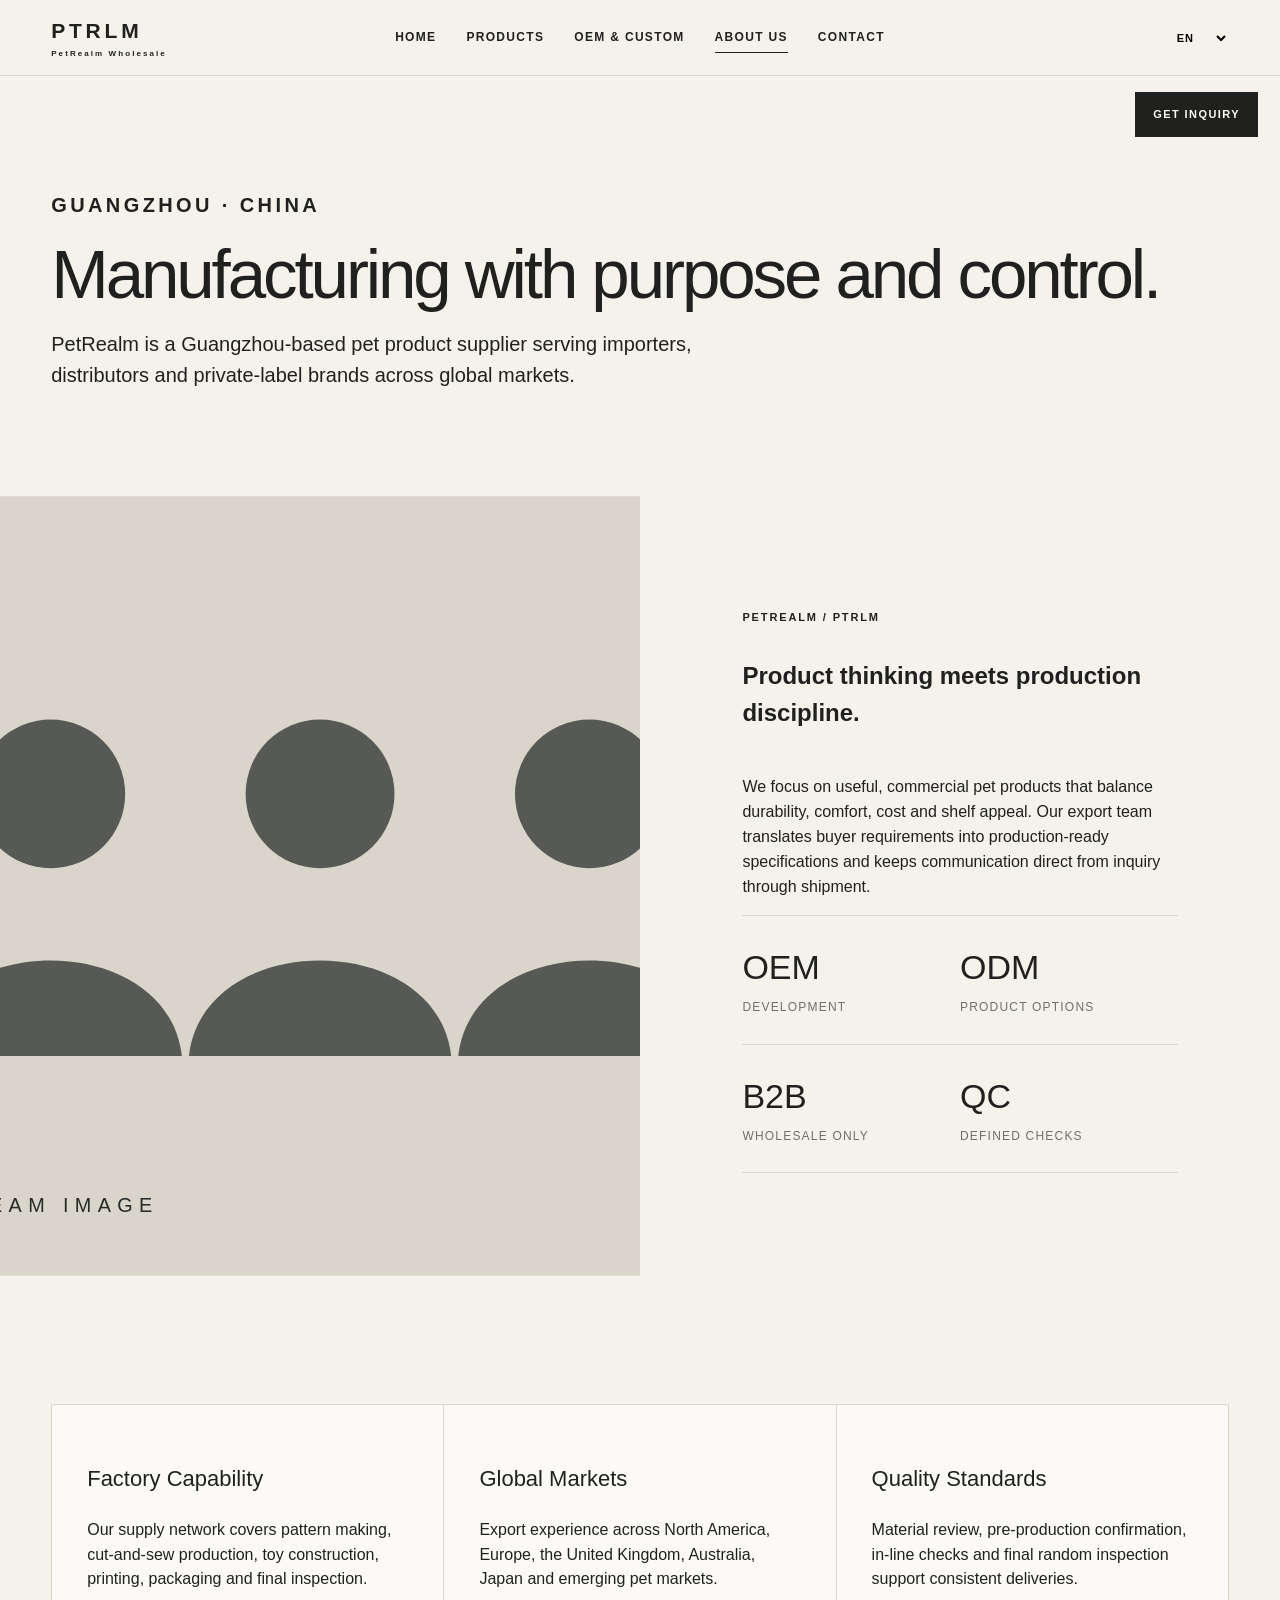
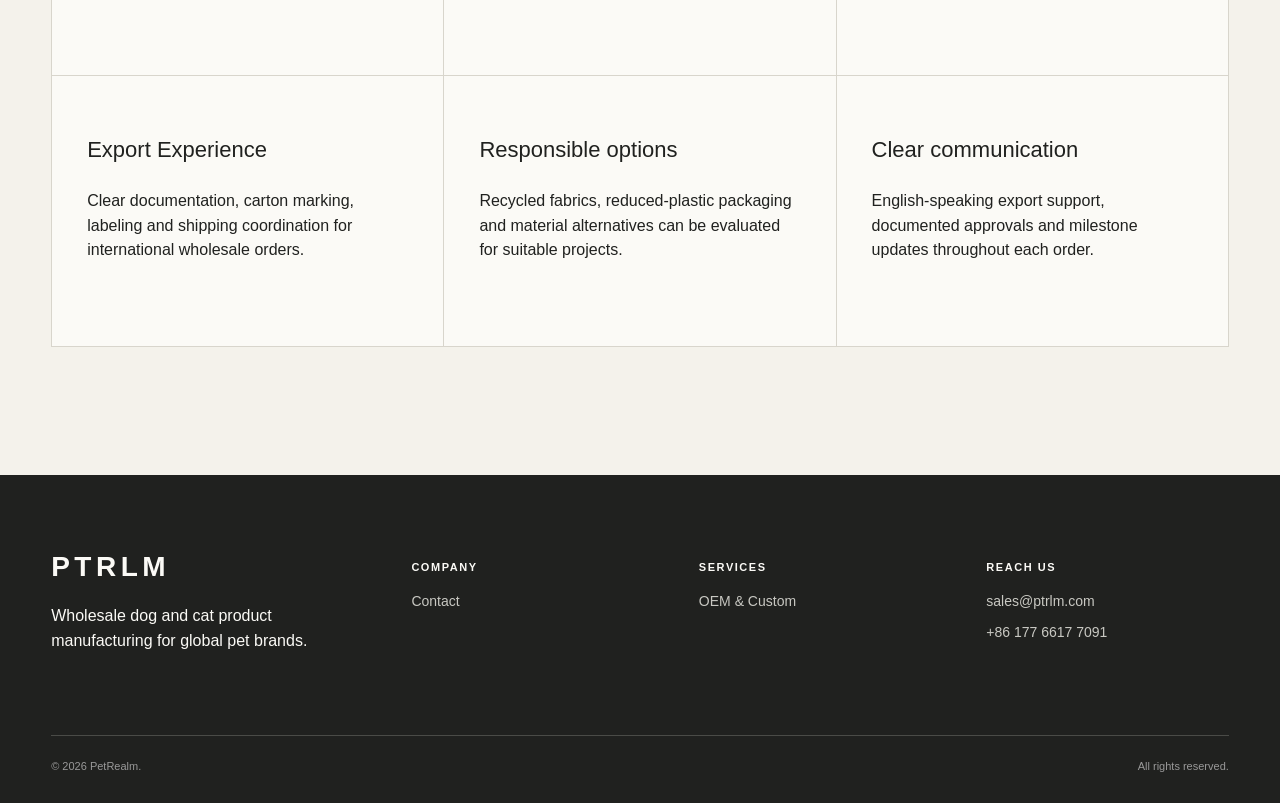
==== about.html @ 2987641f "Initial commit: PetRealm static website" ====
<!doctype html><html lang="en"><head><meta charset="utf-8"><meta name="viewport" content="width=device-width,initial-scale=1"><title>About PetRealm | Guangzhou Pet Product Supplier</title><link rel="stylesheet" href="css/style.css"></head><body>
<header class="site-header"><div class="container nav-wrap"><a class="brand" href="index.html">PTRLM<small>PETREALM</small></a><nav class="nav-links"><a href="index.html" data-i18n="home">Home</a><a href="products.html" data-i18n="products">Products</a><a href="oem.html" data-i18n="oem">OEM & Custom</a><a class="active" href="about.html" data-i18n="about">About Us</a><a href="contact.html" data-i18n="contact">Contact</a></nav><div class="nav-actions"><select class="language" aria-label="Language"><option value="en">EN</option><option value="zh">中文</option><option value="es">ES</option><option value="fr">FR</option><option value="de">DE</option><option value="ja">日本語</option></select><button class="menu-toggle" aria-label="Menu">☰</button></div></div></header><a class="inquiry-fixed" href="contact.html" data-i18n="inquiry">Get Inquiry</a>
<main><section class="page-hero"><div class="container reveal"><p class="kicker">GUANGZHOU · CHINA</p><h1 data-i18n="pageAbout">Manufacturing with purpose and control.</h1><p data-i18n="pageAboutP">PetRealm is a Guangzhou-based pet product supplier serving importers, distributors and private-label brands across global markets.</p></div></section><section class="split white"><div class="split-media"><img src="images/about.svg" alt="PetRealm team placeholder"></div><div class="split-copy"><p class="kicker">PETREALM / PTRLM</p><h2>Product thinking meets production discipline.</h2><p>We focus on useful, commercial pet products that balance durability, comfort, cost and shelf appeal. Our export team translates buyer requirements into production-ready specifications and keeps communication direct from inquiry through shipment.</p><div class="stats"><div class="stat"><strong>OEM</strong><span>Development</span></div><div class="stat"><strong>ODM</strong><span>Product options</span></div><div class="stat"><strong>B2B</strong><span>Wholesale only</span></div><div class="stat"><strong>QC</strong><span>Defined checks</span></div></div></div></section>
<section class="section"><div class="container"><div class="service-grid reveal"><article class="service-card"><h3 data-i18n="factory">Factory Capability</h3><p data-i18n="factoryP">Our supply network covers pattern making, cut-and-sew production, toy construction, printing, packaging and final inspection.</p></article><article class="service-card"><h3 data-i18n="markets">Global Markets</h3><p data-i18n="marketsP">Export experience across North America, Europe, the United Kingdom, Australia, Japan and emerging pet markets.</p></article><article class="service-card"><h3 data-i18n="quality">Quality Standards</h3><p data-i18n="qualityP">Material review, pre-production confirmation, in-line checks and final random inspection support consistent deliveries.</p></article><article class="service-card"><h3 data-i18n="experience">Export Experience</h3><p data-i18n="experienceP">Clear documentation, carton marking, labeling and shipping coordination for international wholesale orders.</p></article><article class="service-card"><h3>Responsible Options</h3><p>Recycled fabrics, reduced-plastic packaging and material alternatives can be evaluated for suitable projects.</p></article><article class="service-card"><h3>Clear Communication</h3><p>English-speaking export support, documented approvals and milestone updates throughout each order.</p></article></div></div></section></main>
<footer class="site-footer"><div class="container"><div class="footer-grid"><div><div class="footer-brand">PTRLM</div><p data-i18n="footerP">Wholesale dog apparel and durable toy manufacturing for global pet brands.</p></div><div class="footer-col"><h4 data-i18n="company">Company</h4><a href="contact.html" data-i18n="contact">Contact</a></div><div class="footer-col"><h4 data-i18n="services">Services</h4><a href="oem.html" data-i18n="oem">OEM & Custom</a></div><div class="footer-col"><h4 data-i18n="reach">Reach Us</h4><a href="mailto:sales@ptrlm.com">sales@ptrlm.com</a><a href="https://wa.me/8617766177091">+86 177 6617 7091</a></div></div><div class="copyright"><span>© 2026 PetRealm.</span><span data-i18n="rights">All rights reserved.</span></div></div></footer><script src="js/main.js"></script></body></html>
---- css/style.css ----
:root{--ink:#20211f;--paper:#f4f2eb;--white:#fbfaf6;--khaki:#c8c0aa;--line:#d8d5cc;--muted:#6e706b;--max:1440px;--pad:clamp(22px,4vw,72px)}
*{box-sizing:border-box}html{scroll-behavior:smooth}body{margin:0;background:var(--paper);color:var(--ink);font-family:Arial,"Helvetica Neue",sans-serif;font-size:16px;line-height:1.55}body.menu-open{overflow:hidden}a{color:inherit;text-decoration:none}img,video{display:block;width:100%}button,input,select,textarea{font:inherit}button{color:inherit}.container{width:min(100%,var(--max));margin:auto;padding-inline:var(--pad)}
.site-header{position:fixed;z-index:100;inset:0 0 auto;height:76px;display:flex;align-items:center;background:rgba(244,242,235,.91);border-bottom:1px solid rgba(32,33,31,.14);backdrop-filter:blur(14px)}.nav-wrap{width:100%;display:grid;grid-template-columns:1fr auto 1fr;align-items:center}.brand{font-size:21px;font-weight:800;letter-spacing:.18em}.brand small{display:block;font-size:8px;font-weight:600;letter-spacing:.26em}.nav-links{display:flex;gap:30px;font-size:12px;font-weight:700;letter-spacing:.11em;text-transform:uppercase}.nav-links a{position:relative;padding-block:8px}.nav-links a:after{content:"";position:absolute;left:0;right:100%;bottom:2px;height:1px;background:var(--ink);transition:.3s}.nav-links a:hover:after,.nav-links a.active:after{right:0}.nav-actions{justify-self:end;display:flex;align-items:center;gap:12px}.language{border:0;background:transparent;font-size:11px;font-weight:700;letter-spacing:.08em;text-transform:uppercase}.menu-toggle{display:none;border:0;background:transparent;padding:8px;font-size:20px}.inquiry-fixed{position:fixed;z-index:110;right:22px;top:92px;background:var(--ink);color:var(--white);padding:14px 18px;font-size:11px;font-weight:800;letter-spacing:.13em;text-transform:uppercase;transition:transform .25s,background .25s}.inquiry-fixed:hover{transform:translateY(-2px);background:#45463f}
.hero{position:relative;min-height:100svh;background:#242723;overflow:hidden}.hero-media{position:absolute;inset:0;width:100%;height:100%;object-fit:cover}.hero:after{content:"";position:absolute;inset:0;background:linear-gradient(90deg,rgba(0,0,0,.54),rgba(0,0,0,.04) 75%)}.hero-content{position:relative;z-index:2;min-height:100svh;display:flex;flex-direction:column;justify-content:flex-end;align-items:flex-start;padding:140px var(--pad) 9vh;color:#fff}.eyebrow{margin:0 0 18px;font-size:11px;font-weight:800;letter-spacing:.18em;text-transform:uppercase}.hero h1{max-width:900px;margin:0;font-size:clamp(48px,7.5vw,118px);line-height:.93;letter-spacing:-.045em;font-weight:600}.hero p{max-width:620px;margin:26px 0 32px;font-size:clamp(16px,1.4vw,21px)}.button{display:inline-flex;align-items:center;justify-content:center;min-height:48px;padding:13px 22px;border:1px solid var(--ink);background:transparent;font-size:11px;font-weight:800;letter-spacing:.12em;text-transform:uppercase;cursor:pointer;transition:.25s}.button:hover,.button.dark{background:var(--ink);color:var(--white)}.button.light{border-color:#fff;color:#fff}.button.light:hover{background:#fff;color:var(--ink)}
.section{padding:clamp(78px,10vw,150px) 0}.section.white{background:var(--white)}.section.khaki{background:var(--khaki)}.section-head{display:grid;grid-template-columns:1fr 1fr;gap:42px;align-items:end;margin-bottom:55px}.kicker{font-size:11px;font-weight:800;letter-spacing:.17em;text-transform:uppercase}.section h2,.page-hero h1{margin:0;font-size:clamp(40px,5.4vw,82px);font-weight:500;line-height:.98;letter-spacing:-.045em}.lead{max-width:680px;font-size:clamp(18px,2vw,28px);line-height:1.35}.intro-grid{display:grid;grid-template-columns:1.25fr .75fr;gap:9vw;align-items:start}.stats{display:grid;grid-template-columns:1fr 1fr;border-top:1px solid var(--line)}.stat{padding:25px 0;border-bottom:1px solid var(--line)}.stat strong{display:block;font-size:34px;font-weight:500}.stat span{color:var(--muted);font-size:12px;text-transform:uppercase;letter-spacing:.1em}
.category-grid{display:grid;grid-template-columns:repeat(3,1fr);gap:18px}.category-card{position:relative;min-height:600px;overflow:hidden;background:#ddd}.category-card img{height:100%;object-fit:cover;transition:transform 1s cubic-bezier(.2,.7,.2,1)}.category-card:hover img{transform:scale(1.025)}.category-copy{position:absolute;inset:auto 0 0;padding:32px;color:#fff;background:linear-gradient(transparent,rgba(0,0,0,.65))}.category-copy h3{margin:0 0 8px;font-size:34px;font-weight:500}.text-link{font-size:11px;font-weight:800;letter-spacing:.13em;text-transform:uppercase;border-bottom:1px solid;padding-bottom:4px}
.steps{display:grid;grid-template-columns:repeat(4,1fr);border-top:1px solid rgba(32,33,31,.35)}.step{padding:28px 25px 0 0}.step-num{font-size:11px;font-weight:800;letter-spacing:.12em}.step h3{font-size:22px;font-weight:500}.step p{color:#4f504b}.split{display:grid;grid-template-columns:1fr 1fr}.split-media{min-height:650px}.split-media img{height:100%;object-fit:cover}.split-copy{padding:clamp(50px,8vw,120px);display:flex;flex-direction:column;justify-content:center}.split-copy h2{margin-bottom:28px}.feature-list{list-style:none;padding:0;margin:30px 0;border-top:1px solid var(--line)}.feature-list li{padding:17px 0;border-bottom:1px solid var(--line);display:flex;justify-content:space-between;gap:20px}
.page-hero{padding:170px 0 85px}.page-hero p{max-width:700px;font-size:20px}.filters{display:flex;gap:9px;flex-wrap:wrap;margin-bottom:38px}.filter{border:1px solid var(--line);background:transparent;padding:11px 15px;font-size:11px;text-transform:uppercase;letter-spacing:.1em;cursor:pointer}.filter.active{background:var(--ink);color:white}.product-grid{display:grid;grid-template-columns:repeat(3,1fr);gap:42px 18px}.product-card{display:flex;flex-direction:column}.product-image{aspect-ratio:4/5;background:#e7e5de;overflow:hidden}.product-image img{height:100%;object-fit:cover;transition:transform .6s}.product-card:hover img{transform:scale(1.025)}.product-card h3{margin:19px 0 9px;font-size:20px;font-weight:600}.product-meta{display:grid;grid-template-columns:1fr 1fr;gap:7px;margin-bottom:18px;color:var(--muted);font-size:12px}.product-card .button{margin-top:auto;align-self:flex-start}.service-grid{display:grid;grid-template-columns:repeat(3,1fr);gap:1px;background:var(--line);border:1px solid var(--line)}.service-card{background:var(--white);padding:35px;min-height:270px}.service-card .icon{font-size:28px}.service-card h3{font-size:22px;font-weight:500}.swatches{display:flex;gap:10px;margin-top:24px}.swatch{width:40px;height:40px;border:1px solid rgba(0,0,0,.13)}
.contact-grid{display:grid;grid-template-columns:.7fr 1.3fr;gap:8vw}.contact-list{list-style:none;padding:0;margin:40px 0}.contact-list li{padding:18px 0;border-bottom:1px solid var(--line)}.contact-list small{display:block;color:var(--muted);text-transform:uppercase;letter-spacing:.1em}.form-grid{display:grid;grid-template-columns:1fr 1fr;gap:22px}.field.full{grid-column:1/-1}.field label{display:block;margin-bottom:8px;font-size:11px;font-weight:800;letter-spacing:.1em;text-transform:uppercase}.field input,.field select,.field textarea{width:100%;border:0;border-bottom:1px solid var(--ink);background:transparent;padding:12px 2px;outline:none}.field textarea{min-height:130px;resize:vertical}.field input:focus,.field select:focus,.field textarea:focus{border-bottom-width:2px}.upload{border:1px dashed var(--muted)!important;padding:22px!important}.note{font-size:12px;color:var(--muted)}
.site-footer{background:var(--ink);color:var(--white);padding:70px 0 28px}.footer-grid{display:grid;grid-template-columns:1.3fr repeat(3,1fr);gap:45px}.footer-brand{font-size:28px;font-weight:800;letter-spacing:.16em}.footer-col h4{font-size:11px;letter-spacing:.14em;text-transform:uppercase}.footer-col a,.footer-col p{display:block;color:#c8c8c2;margin:9px 0;font-size:14px}.copyright{display:flex;justify-content:space-between;margin-top:65px;padding-top:22px;border-top:1px solid #4a4b47;color:#999;font-size:11px}.reveal{opacity:0;transform:translateY(24px);transition:opacity .8s,transform .8s}.reveal.visible{opacity:1;transform:none}
html[lang="zh"] body,html[lang="ja"] body{font-family:"Microsoft YaHei","PingFang SC","Noto Sans CJK SC","Yu Gothic",Arial,sans-serif}html[lang="zh"] .hero h1,html[lang="ja"] .hero h1{font-size:clamp(42px,6.2vw,92px);line-height:1.16;letter-spacing:.045em;max-width:980px}html[lang="zh"] h2,html[lang="zh"] h3,html[lang="zh"] p,html[lang="ja"] h2,html[lang="ja"] h3,html[lang="ja"] p{line-height:1.55}html[lang="zh"] .kicker,html[lang="zh"] .eyebrow,html[lang="zh"] .button,html[lang="zh"] .stat span,html[lang="ja"] .kicker,html[lang="ja"] .eyebrow,html[lang="ja"] .button,html[lang="ja"] .stat span{letter-spacing:.12em}html[lang="zh"] .nav-links,html[lang="ja"] .nav-links{letter-spacing:.05em}
@media(max-width:960px){.nav-wrap{grid-template-columns:1fr auto}.nav-links{position:fixed;inset:76px 0 0;background:var(--paper);padding:45px var(--pad);display:flex;flex-direction:column;align-items:flex-start;transform:translateX(100%);transition:.35s;font-size:18px}.menu-open .nav-links{transform:none}.menu-toggle{display:block}.language{max-width:92px}.section-head,.intro-grid,.contact-grid{grid-template-columns:1fr}.product-grid{grid-template-columns:1fr 1fr}.steps{grid-template-columns:1fr 1fr;gap:35px}.service-grid{grid-template-columns:1fr 1fr}.split{grid-template-columns:1fr}.split-media{min-height:500px}.footer-grid{grid-template-columns:1fr 1fr}}
@media(max-width:960px){.category-grid{grid-template-columns:1fr 1fr}}
@media(max-width:620px){.site-header{height:66px}.nav-links{inset:66px 0 0}.brand{font-size:17px}.brand small{display:none}.inquiry-fixed{right:12px;top:auto;bottom:14px}.hero-content{padding-bottom:110px}.category-grid,.product-grid,.service-grid,.form-grid,.footer-grid{grid-template-columns:1fr}.category-card{min-height:500px}.steps{grid-template-columns:1fr}.field.full{grid-column:auto}.page-hero{padding-top:135px}.copyright{display:block}.copyright span{display:block;margin-top:8px}}
@media(prefers-reduced-motion:reduce){html{scroll-behavior:auto}*,*:before,*:after{transition:none!important;animation:none!important}.reveal{opacity:1;transform:none}}
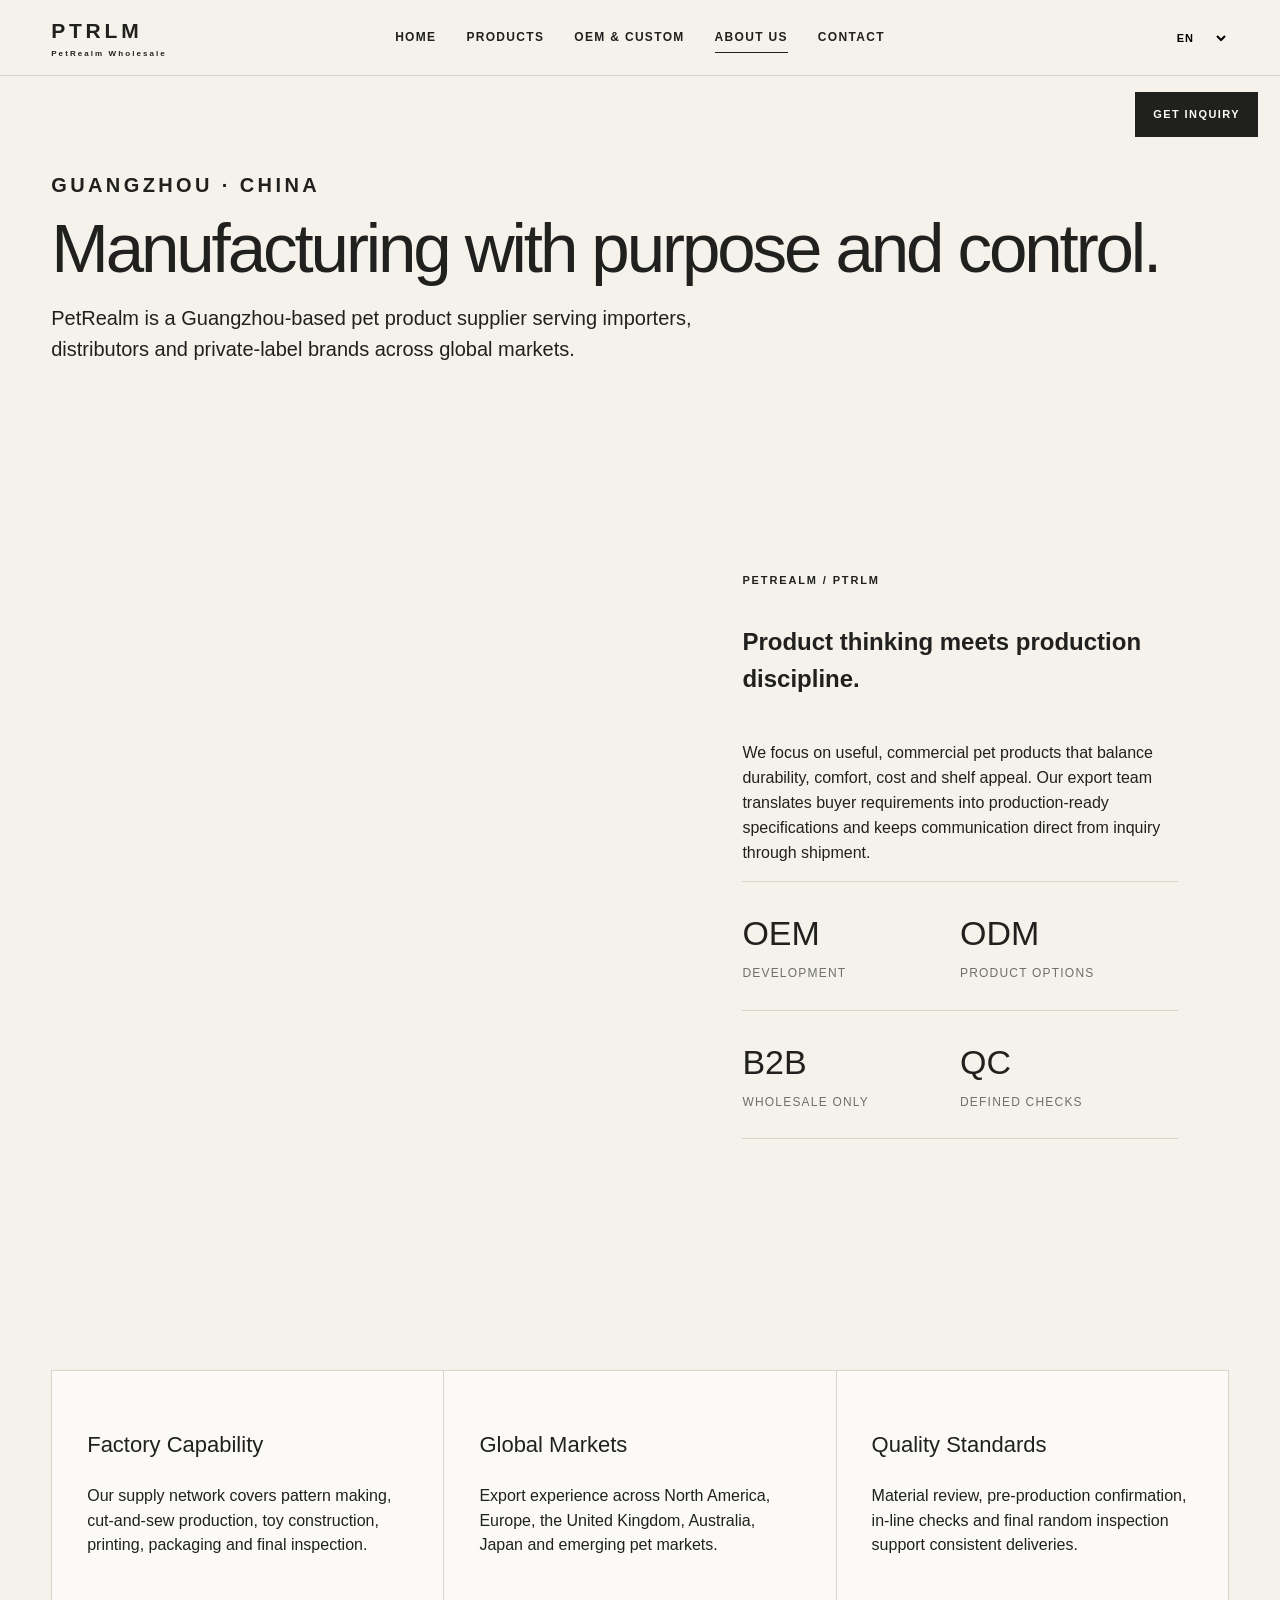
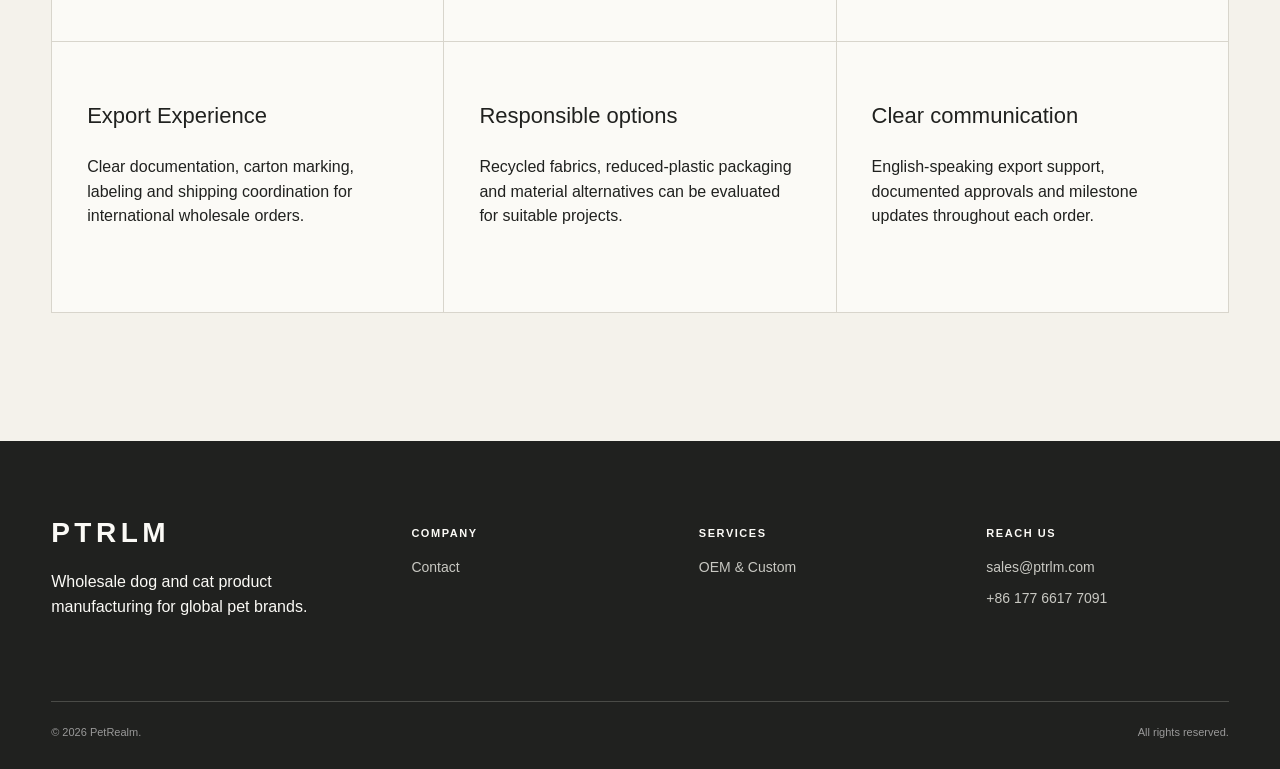
==== commit 842d8c1c: "Optimize first paint: inline critical CSS, async style.css, defer JS, lazy-load hero video with post" ====
--- a/about.html
+++ b/about.html
@@ -1,5 +1,5 @@
-<!doctype html><html lang="en"><head><meta charset="utf-8"><meta name="viewport" content="width=device-width,initial-scale=1"><title>About PetRealm | Guangzhou Pet Product Supplier</title><link rel="stylesheet" href="css/style.css"></head><body>
+<!doctype html><html lang="en"><head><meta charset="utf-8"><meta name="viewport" content="width=device-width,initial-scale=1"><title>About PetRealm | Guangzhou Pet Product Supplier</title><style>:root{--ink:#20211f;--paper:#f4f2eb;--white:#fbfaf6;--khaki:#c8c0aa;--line:#d8d5cc;--muted:#6e706b;--max:1440px;--pad:clamp(22px,4vw,72px)}*{box-sizing:border-box}html{scroll-behavior:smooth}body{margin:0;background:var(--paper);color:var(--ink);font-family:Arial,"Helvetica Neue",sans-serif;font-size:16px;line-height:1.55}body.menu-open{overflow:hidden}a{color:inherit;text-decoration:none}img,video{display:block;width:100%}.media-loading{opacity:0!important}.media-loaded{opacity:1;transition:opacity .45s ease}.media-error{display:none!important}button,input,select,textarea{font:inherit}button{color:inherit}.container{width:min(100%,var(--max));margin:auto;padding-inline:var(--pad)}.site-header{position:fixed;z-index:100;inset:0 0 auto;height:76px;display:flex;align-items:center;background:rgba(244,242,235,.91);border-bottom:1px solid rgba(32,33,31,.14);backdrop-filter:blur(14px)}.nav-wrap{width:100%;display:grid;grid-template-columns:1fr auto 1fr;align-items:center}.brand{font-size:21px;font-weight:800;letter-spacing:.18em}.brand small{display:block;font-size:8px;font-weight:600;letter-spacing:.26em}.nav-links{display:flex;gap:30px;font-size:12px;font-weight:700;letter-spacing:.11em;text-transform:uppercase}.nav-links a{position:relative;padding-block:8px}.nav-links a:after{content:"";position:absolute;left:0;right:100%;bottom:2px;height:1px;background:var(--ink);transition:.3s}.nav-links a:hover:after,.nav-links a.active:after{right:0}.nav-actions{justify-self:end;display:flex;align-items:center;gap:12px}.language{border:0;background:transparent;font-size:11px;font-weight:700;letter-spacing:.08em;text-transform:uppercase}.menu-toggle{display:none;border:0;background:transparent;padding:8px;font-size:20px}.inquiry-fixed{position:fixed;z-index:110;right:22px;top:92px;background:var(--ink);color:var(--white);padding:14px 18px;font-size:11px;font-weight:800;letter-spacing:.13em;text-transform:uppercase;transition:transform .25s,background .25s}.inquiry-fixed:hover{transform:translateY(-2px);background:#45463f}.hero{position:relative;min-height:100svh;background:#242723;overflow:hidden}.hero-media{position:absolute;inset:0;width:100%;height:100%;object-fit:cover}.hero:after{content:"";position:absolute;inset:0;background:linear-gradient(90deg,rgba(0,0,0,.54),rgba(0,0,0,.04) 75%)}.hero-content{position:relative;z-index:2;min-height:100svh;display:flex;flex-direction:column;justify-content:flex-end;align-items:flex-start;padding:140px var(--pad) 9vh;color:#fff}.eyebrow{margin:0 0 18px;font-size:11px;font-weight:800;letter-spacing:.18em;text-transform:uppercase}.hero h1{max-width:900px;margin:0;font-size:clamp(48px,7.5vw,118px);line-height:.93;letter-spacing:-.045em;font-weight:600}.hero p{max-width:620px;margin:26px 0 32px;font-size:clamp(16px,1.4vw,21px)}.button{display:inline-flex;align-items:center;justify-content:center;min-height:48px;padding:13px 22px;border:1px solid var(--ink);background:transparent;font-size:11px;font-weight:800;letter-spacing:.12em;text-transform:uppercase;cursor:pointer;transition:.25s}.button:hover,.button.dark{background:var(--ink);color:var(--white)}.button.light{border-color:#fff;color:#fff}.button.light:hover{background:#fff;color:var(--ink)}.page-hero{padding:170px 0 85px}.page-hero p{max-width:700px;font-size:20px}.kicker{margin:0 0 14px;font-size:11px;font-weight:800;letter-spacing:.17em;text-transform:uppercase}.section h2,.page-hero h1{margin:0;font-size:clamp(40px,5.4vw,82px);font-weight:500;line-height:.98;letter-spacing:-.045em}main .reveal{opacity:1;transform:none}@media(max-width:960px){.nav-wrap{grid-template-columns:1fr auto}.nav-links{position:fixed;inset:76px 0 0;background:var(--paper);padding:45px var(--pad);display:flex;flex-direction:column;align-items:flex-start;transform:translateX(100%);transition:.35s;font-size:18px}.menu-open .nav-links{transform:none}.menu-toggle{display:block}.language{max-width:92px}}@media(max-width:620px){.site-header{height:66px}.nav-links{inset:66px 0 0}.brand{font-size:17px}.brand small{display:none}.inquiry-fixed{right:12px;top:auto;bottom:14px}.hero-content{padding-bottom:110px}}</style><link rel="preload" href="css/style.css" as="style" onload="this.onload=null;this.rel='stylesheet'"><noscript><link rel="stylesheet" href="css/style.css"></noscript></head><body>
 <header class="site-header"><div class="container nav-wrap"><a class="brand" href="index.html">PTRLM<small>PETREALM</small></a><nav class="nav-links"><a href="index.html" data-i18n="home">Home</a><a href="products.html" data-i18n="products">Products</a><a href="oem.html" data-i18n="oem">OEM & Custom</a><a class="active" href="about.html" data-i18n="about">About Us</a><a href="contact.html" data-i18n="contact">Contact</a></nav><div class="nav-actions"><select class="language" aria-label="Language"><option value="en">EN</option><option value="zh">中文</option><option value="es">ES</option><option value="fr">FR</option><option value="de">DE</option><option value="ja">日本語</option></select><button class="menu-toggle" aria-label="Menu">☰</button></div></div></header><a class="inquiry-fixed" href="contact.html" data-i18n="inquiry">Get Inquiry</a>
 <main><section class="page-hero"><div class="container reveal"><p class="kicker">GUANGZHOU · CHINA</p><h1 data-i18n="pageAbout">Manufacturing with purpose and control.</h1><p data-i18n="pageAboutP">PetRealm is a Guangzhou-based pet product supplier serving importers, distributors and private-label brands across global markets.</p></div></section><section class="split white"><div class="split-media"><img src="images/about.svg" alt="PetRealm team placeholder"></div><div class="split-copy"><p class="kicker">PETREALM / PTRLM</p><h2>Product thinking meets production discipline.</h2><p>We focus on useful, commercial pet products that balance durability, comfort, cost and shelf appeal. Our export team translates buyer requirements into production-ready specifications and keeps communication direct from inquiry through shipment.</p><div class="stats"><div class="stat"><strong>OEM</strong><span>Development</span></div><div class="stat"><strong>ODM</strong><span>Product options</span></div><div class="stat"><strong>B2B</strong><span>Wholesale only</span></div><div class="stat"><strong>QC</strong><span>Defined checks</span></div></div></div></section>
 <section class="section"><div class="container"><div class="service-grid reveal"><article class="service-card"><h3 data-i18n="factory">Factory Capability</h3><p data-i18n="factoryP">Our supply network covers pattern making, cut-and-sew production, toy construction, printing, packaging and final inspection.</p></article><article class="service-card"><h3 data-i18n="markets">Global Markets</h3><p data-i18n="marketsP">Export experience across North America, Europe, the United Kingdom, Australia, Japan and emerging pet markets.</p></article><article class="service-card"><h3 data-i18n="quality">Quality Standards</h3><p data-i18n="qualityP">Material review, pre-production confirmation, in-line checks and final random inspection support consistent deliveries.</p></article><article class="service-card"><h3 data-i18n="experience">Export Experience</h3><p data-i18n="experienceP">Clear documentation, carton marking, labeling and shipping coordination for international wholesale orders.</p></article><article class="service-card"><h3>Responsible Options</h3><p>Recycled fabrics, reduced-plastic packaging and material alternatives can be evaluated for suitable projects.</p></article><article class="service-card"><h3>Clear Communication</h3><p>English-speaking export support, documented approvals and milestone updates throughout each order.</p></article></div></div></section></main>
-<footer class="site-footer"><div class="container"><div class="footer-grid"><div><div class="footer-brand">PTRLM</div><p data-i18n="footerP">Wholesale dog apparel and durable toy manufacturing for global pet brands.</p></div><div class="footer-col"><h4 data-i18n="company">Company</h4><a href="contact.html" data-i18n="contact">Contact</a></div><div class="footer-col"><h4 data-i18n="services">Services</h4><a href="oem.html" data-i18n="oem">OEM & Custom</a></div><div class="footer-col"><h4 data-i18n="reach">Reach Us</h4><a href="mailto:sales@ptrlm.com">sales@ptrlm.com</a><a href="https://wa.me/8617766177091">+86 177 6617 7091</a></div></div><div class="copyright"><span>© 2026 PetRealm.</span><span data-i18n="rights">All rights reserved.</span></div></div></footer><script src="js/main.js"></script></body></html>
+<footer class="site-footer"><div class="container"><div class="footer-grid"><div><div class="footer-brand">PTRLM</div><p data-i18n="footerP">Wholesale dog apparel and durable toy manufacturing for global pet brands.</p></div><div class="footer-col"><h4 data-i18n="company">Company</h4><a href="contact.html" data-i18n="contact">Contact</a></div><div class="footer-col"><h4 data-i18n="services">Services</h4><a href="oem.html" data-i18n="oem">OEM & Custom</a></div><div class="footer-col"><h4 data-i18n="reach">Reach Us</h4><a href="mailto:sales@ptrlm.com">sales@ptrlm.com</a><a href="https://wa.me/8617766177091">+86 177 6617 7091</a></div></div><div class="copyright"><span>© 2026 PetRealm.</span><span data-i18n="rights">All rights reserved.</span></div></div></footer><script src="js/main.js" defer></script></body></html>
--- a/css/style.css
+++ b/css/style.css
@@ -1,5 +1,5 @@
 :root{--ink:#20211f;--paper:#f4f2eb;--white:#fbfaf6;--khaki:#c8c0aa;--line:#d8d5cc;--muted:#6e706b;--max:1440px;--pad:clamp(22px,4vw,72px)}
-*{box-sizing:border-box}html{scroll-behavior:smooth}body{margin:0;background:var(--paper);color:var(--ink);font-family:Arial,"Helvetica Neue",sans-serif;font-size:16px;line-height:1.55}body.menu-open{overflow:hidden}a{color:inherit;text-decoration:none}img,video{display:block;width:100%}button,input,select,textarea{font:inherit}button{color:inherit}.container{width:min(100%,var(--max));margin:auto;padding-inline:var(--pad)}
+*{box-sizing:border-box}html{scroll-behavior:smooth}body{margin:0;background:var(--paper);color:var(--ink);font-family:Arial,"Helvetica Neue",sans-serif;font-size:16px;line-height:1.55}body.menu-open{overflow:hidden}a{color:inherit;text-decoration:none}img,video{display:block;width:100%}.media-loading{opacity:0!important}.media-loaded{opacity:1;transition:opacity .45s ease}.media-error{display:none!important}button,input,select,textarea{font:inherit}button{color:inherit}.container{width:min(100%,var(--max));margin:auto;padding-inline:var(--pad)}
 .site-header{position:fixed;z-index:100;inset:0 0 auto;height:76px;display:flex;align-items:center;background:rgba(244,242,235,.91);border-bottom:1px solid rgba(32,33,31,.14);backdrop-filter:blur(14px)}.nav-wrap{width:100%;display:grid;grid-template-columns:1fr auto 1fr;align-items:center}.brand{font-size:21px;font-weight:800;letter-spacing:.18em}.brand small{display:block;font-size:8px;font-weight:600;letter-spacing:.26em}.nav-links{display:flex;gap:30px;font-size:12px;font-weight:700;letter-spacing:.11em;text-transform:uppercase}.nav-links a{position:relative;padding-block:8px}.nav-links a:after{content:"";position:absolute;left:0;right:100%;bottom:2px;height:1px;background:var(--ink);transition:.3s}.nav-links a:hover:after,.nav-links a.active:after{right:0}.nav-actions{justify-self:end;display:flex;align-items:center;gap:12px}.language{border:0;background:transparent;font-size:11px;font-weight:700;letter-spacing:.08em;text-transform:uppercase}.menu-toggle{display:none;border:0;background:transparent;padding:8px;font-size:20px}.inquiry-fixed{position:fixed;z-index:110;right:22px;top:92px;background:var(--ink);color:var(--white);padding:14px 18px;font-size:11px;font-weight:800;letter-spacing:.13em;text-transform:uppercase;transition:transform .25s,background .25s}.inquiry-fixed:hover{transform:translateY(-2px);background:#45463f}
 .hero{position:relative;min-height:100svh;background:#242723;overflow:hidden}.hero-media{position:absolute;inset:0;width:100%;height:100%;object-fit:cover}.hero:after{content:"";position:absolute;inset:0;background:linear-gradient(90deg,rgba(0,0,0,.54),rgba(0,0,0,.04) 75%)}.hero-content{position:relative;z-index:2;min-height:100svh;display:flex;flex-direction:column;justify-content:flex-end;align-items:flex-start;padding:140px var(--pad) 9vh;color:#fff}.eyebrow{margin:0 0 18px;font-size:11px;font-weight:800;letter-spacing:.18em;text-transform:uppercase}.hero h1{max-width:900px;margin:0;font-size:clamp(48px,7.5vw,118px);line-height:.93;letter-spacing:-.045em;font-weight:600}.hero p{max-width:620px;margin:26px 0 32px;font-size:clamp(16px,1.4vw,21px)}.button{display:inline-flex;align-items:center;justify-content:center;min-height:48px;padding:13px 22px;border:1px solid var(--ink);background:transparent;font-size:11px;font-weight:800;letter-spacing:.12em;text-transform:uppercase;cursor:pointer;transition:.25s}.button:hover,.button.dark{background:var(--ink);color:var(--white)}.button.light{border-color:#fff;color:#fff}.button.light:hover{background:#fff;color:var(--ink)}
 .section{padding:clamp(78px,10vw,150px) 0}.section.white{background:var(--white)}.section.khaki{background:var(--khaki)}.section-head{display:grid;grid-template-columns:1fr 1fr;gap:42px;align-items:end;margin-bottom:55px}.kicker{font-size:11px;font-weight:800;letter-spacing:.17em;text-transform:uppercase}.section h2,.page-hero h1{margin:0;font-size:clamp(40px,5.4vw,82px);font-weight:500;line-height:.98;letter-spacing:-.045em}.lead{max-width:680px;font-size:clamp(18px,2vw,28px);line-height:1.35}.intro-grid{display:grid;grid-template-columns:1.25fr .75fr;gap:9vw;align-items:start}.stats{display:grid;grid-template-columns:1fr 1fr;border-top:1px solid var(--line)}.stat{padding:25px 0;border-bottom:1px solid var(--line)}.stat strong{display:block;font-size:34px;font-weight:500}.stat span{color:var(--muted);font-size:12px;text-transform:uppercase;letter-spacing:.1em}
@@ -12,4 +12,5 @@
 @media(max-width:960px){.nav-wrap{grid-template-columns:1fr auto}.nav-links{position:fixed;inset:76px 0 0;background:var(--paper);padding:45px var(--pad);display:flex;flex-direction:column;align-items:flex-start;transform:translateX(100%);transition:.35s;font-size:18px}.menu-open .nav-links{transform:none}.menu-toggle{display:block}.language{max-width:92px}.section-head,.intro-grid,.contact-grid{grid-template-columns:1fr}.product-grid{grid-template-columns:1fr 1fr}.steps{grid-template-columns:1fr 1fr;gap:35px}.service-grid{grid-template-columns:1fr 1fr}.split{grid-template-columns:1fr}.split-media{min-height:500px}.footer-grid{grid-template-columns:1fr 1fr}}
 @media(max-width:960px){.category-grid{grid-template-columns:1fr 1fr}}
 @media(max-width:620px){.site-header{height:66px}.nav-links{inset:66px 0 0}.brand{font-size:17px}.brand small{display:none}.inquiry-fixed{right:12px;top:auto;bottom:14px}.hero-content{padding-bottom:110px}.category-grid,.product-grid,.service-grid,.form-grid,.footer-grid{grid-template-columns:1fr}.category-card{min-height:500px}.steps{grid-template-columns:1fr}.field.full{grid-column:auto}.page-hero{padding-top:135px}.copyright{display:block}.copyright span{display:block;margin-top:8px}}
+.category-card,.product-image{background:transparent!important}
 @media(prefers-reduced-motion:reduce){html{scroll-behavior:auto}*,*:before,*:after{transition:none!important;animation:none!important}.reveal{opacity:1;transform:none}}
--- a/css/style.css
+++ b/css/style.css
@@ -1,5 +1,5 @@
 :root{--ink:#20211f;--paper:#f4f2eb;--white:#fbfaf6;--khaki:#c8c0aa;--line:#d8d5cc;--muted:#6e706b;--max:1440px;--pad:clamp(22px,4vw,72px)}
-*{box-sizing:border-box}html{scroll-behavior:smooth}body{margin:0;background:var(--paper);color:var(--ink);font-family:Arial,"Helvetica Neue",sans-serif;font-size:16px;line-height:1.55}body.menu-open{overflow:hidden}a{color:inherit;text-decoration:none}img,video{display:block;width:100%}button,input,select,textarea{font:inherit}button{color:inherit}.container{width:min(100%,var(--max));margin:auto;padding-inline:var(--pad)}
+*{box-sizing:border-box}html{scroll-behavior:smooth}body{margin:0;background:var(--paper);color:var(--ink);font-family:Arial,"Helvetica Neue",sans-serif;font-size:16px;line-height:1.55}body.menu-open{overflow:hidden}a{color:inherit;text-decoration:none}img,video{display:block;width:100%}.media-loading{opacity:0!important}.media-loaded{opacity:1;transition:opacity .45s ease}.media-error{display:none!important}button,input,select,textarea{font:inherit}button{color:inherit}.container{width:min(100%,var(--max));margin:auto;padding-inline:var(--pad)}
 .site-header{position:fixed;z-index:100;inset:0 0 auto;height:76px;display:flex;align-items:center;background:rgba(244,242,235,.91);border-bottom:1px solid rgba(32,33,31,.14);backdrop-filter:blur(14px)}.nav-wrap{width:100%;display:grid;grid-template-columns:1fr auto 1fr;align-items:center}.brand{font-size:21px;font-weight:800;letter-spacing:.18em}.brand small{display:block;font-size:8px;font-weight:600;letter-spacing:.26em}.nav-links{display:flex;gap:30px;font-size:12px;font-weight:700;letter-spacing:.11em;text-transform:uppercase}.nav-links a{position:relative;padding-block:8px}.nav-links a:after{content:"";position:absolute;left:0;right:100%;bottom:2px;height:1px;background:var(--ink);transition:.3s}.nav-links a:hover:after,.nav-links a.active:after{right:0}.nav-actions{justify-self:end;display:flex;align-items:center;gap:12px}.language{border:0;background:transparent;font-size:11px;font-weight:700;letter-spacing:.08em;text-transform:uppercase}.menu-toggle{display:none;border:0;background:transparent;padding:8px;font-size:20px}.inquiry-fixed{position:fixed;z-index:110;right:22px;top:92px;background:var(--ink);color:var(--white);padding:14px 18px;font-size:11px;font-weight:800;letter-spacing:.13em;text-transform:uppercase;transition:transform .25s,background .25s}.inquiry-fixed:hover{transform:translateY(-2px);background:#45463f}
 .hero{position:relative;min-height:100svh;background:#242723;overflow:hidden}.hero-media{position:absolute;inset:0;width:100%;height:100%;object-fit:cover}.hero:after{content:"";position:absolute;inset:0;background:linear-gradient(90deg,rgba(0,0,0,.54),rgba(0,0,0,.04) 75%)}.hero-content{position:relative;z-index:2;min-height:100svh;display:flex;flex-direction:column;justify-content:flex-end;align-items:flex-start;padding:140px var(--pad) 9vh;color:#fff}.eyebrow{margin:0 0 18px;font-size:11px;font-weight:800;letter-spacing:.18em;text-transform:uppercase}.hero h1{max-width:900px;margin:0;font-size:clamp(48px,7.5vw,118px);line-height:.93;letter-spacing:-.045em;font-weight:600}.hero p{max-width:620px;margin:26px 0 32px;font-size:clamp(16px,1.4vw,21px)}.button{display:inline-flex;align-items:center;justify-content:center;min-height:48px;padding:13px 22px;border:1px solid var(--ink);background:transparent;font-size:11px;font-weight:800;letter-spacing:.12em;text-transform:uppercase;cursor:pointer;transition:.25s}.button:hover,.button.dark{background:var(--ink);color:var(--white)}.button.light{border-color:#fff;color:#fff}.button.light:hover{background:#fff;color:var(--ink)}
 .section{padding:clamp(78px,10vw,150px) 0}.section.white{background:var(--white)}.section.khaki{background:var(--khaki)}.section-head{display:grid;grid-template-columns:1fr 1fr;gap:42px;align-items:end;margin-bottom:55px}.kicker{font-size:11px;font-weight:800;letter-spacing:.17em;text-transform:uppercase}.section h2,.page-hero h1{margin:0;font-size:clamp(40px,5.4vw,82px);font-weight:500;line-height:.98;letter-spacing:-.045em}.lead{max-width:680px;font-size:clamp(18px,2vw,28px);line-height:1.35}.intro-grid{display:grid;grid-template-columns:1.25fr .75fr;gap:9vw;align-items:start}.stats{display:grid;grid-template-columns:1fr 1fr;border-top:1px solid var(--line)}.stat{padding:25px 0;border-bottom:1px solid var(--line)}.stat strong{display:block;font-size:34px;font-weight:500}.stat span{color:var(--muted);font-size:12px;text-transform:uppercase;letter-spacing:.1em}
@@ -12,4 +12,5 @@
 @media(max-width:960px){.nav-wrap{grid-template-columns:1fr auto}.nav-links{position:fixed;inset:76px 0 0;background:var(--paper);padding:45px var(--pad);display:flex;flex-direction:column;align-items:flex-start;transform:translateX(100%);transition:.35s;font-size:18px}.menu-open .nav-links{transform:none}.menu-toggle{display:block}.language{max-width:92px}.section-head,.intro-grid,.contact-grid{grid-template-columns:1fr}.product-grid{grid-template-columns:1fr 1fr}.steps{grid-template-columns:1fr 1fr;gap:35px}.service-grid{grid-template-columns:1fr 1fr}.split{grid-template-columns:1fr}.split-media{min-height:500px}.footer-grid{grid-template-columns:1fr 1fr}}
 @media(max-width:960px){.category-grid{grid-template-columns:1fr 1fr}}
 @media(max-width:620px){.site-header{height:66px}.nav-links{inset:66px 0 0}.brand{font-size:17px}.brand small{display:none}.inquiry-fixed{right:12px;top:auto;bottom:14px}.hero-content{padding-bottom:110px}.category-grid,.product-grid,.service-grid,.form-grid,.footer-grid{grid-template-columns:1fr}.category-card{min-height:500px}.steps{grid-template-columns:1fr}.field.full{grid-column:auto}.page-hero{padding-top:135px}.copyright{display:block}.copyright span{display:block;margin-top:8px}}
+.category-card,.product-image{background:transparent!important}
 @media(prefers-reduced-motion:reduce){html{scroll-behavior:auto}*,*:before,*:after{transition:none!important;animation:none!important}.reveal{opacity:1;transform:none}}
